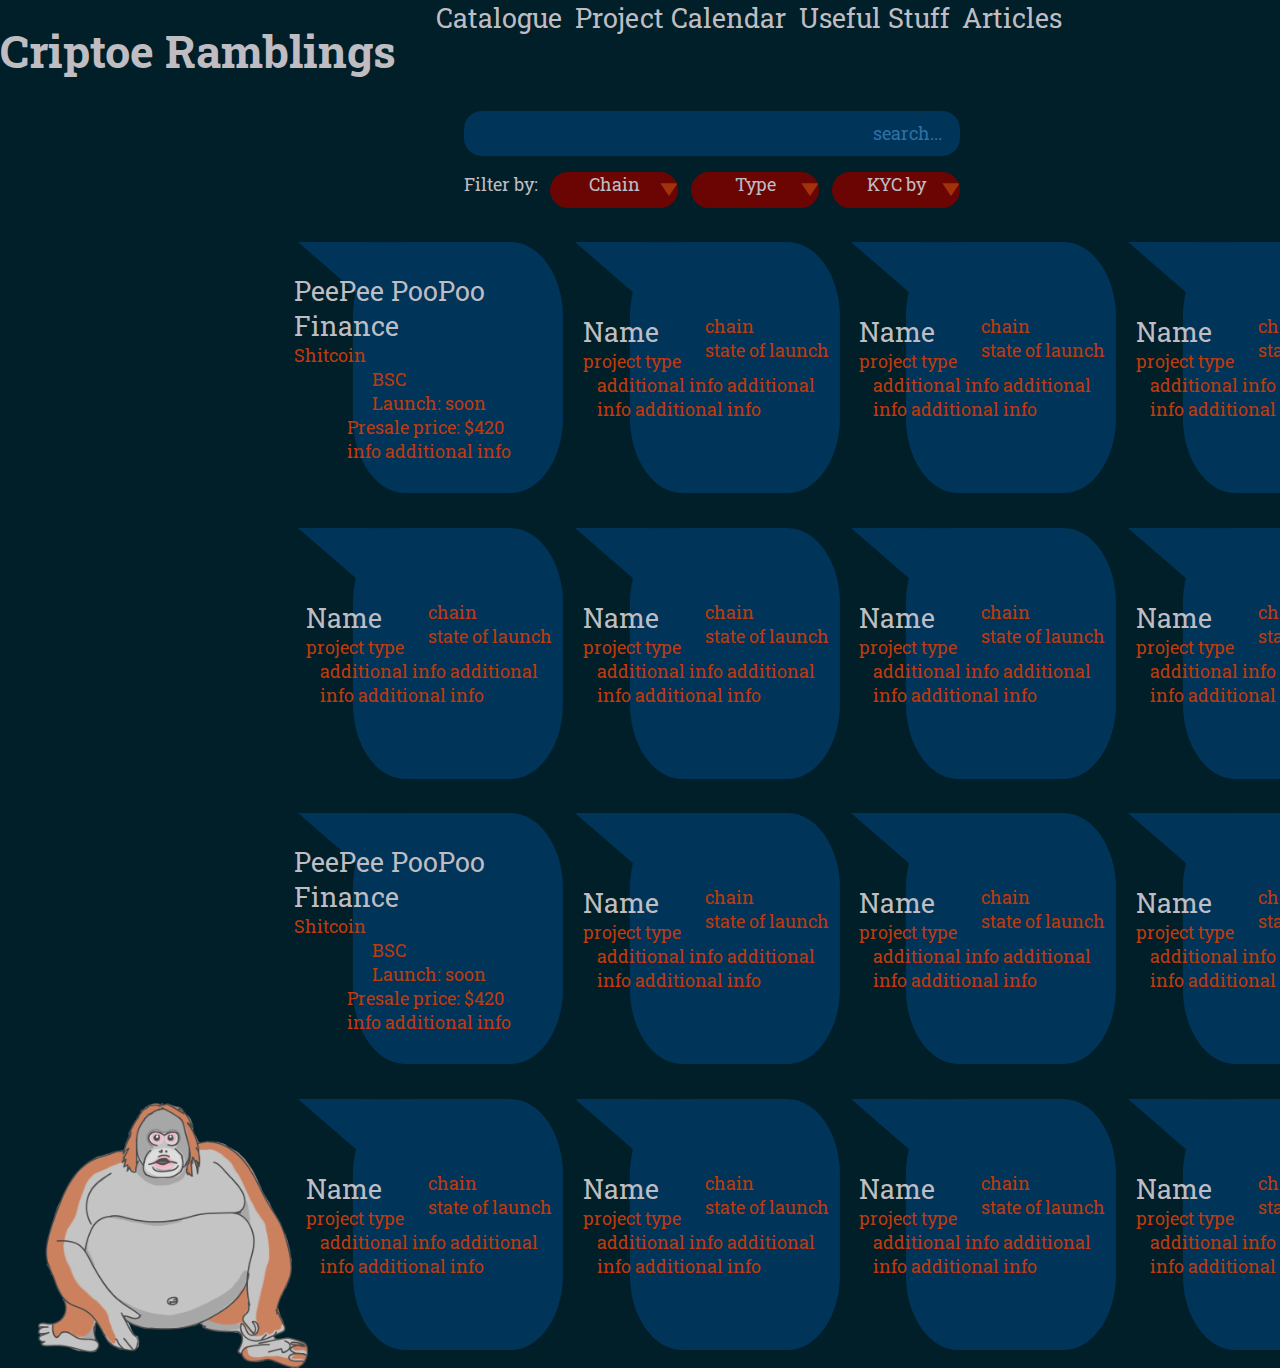
==== catalogue.html @ fb79546d "some changes" ====
<!DOCTYPE html>
<html lang="en">
    <head>
        <meta charset="UTF-8">
        <title>Criptoe Ramblings</title>
        <link rel="stylesheet" href="style.css">
        <link rel="stylesheet" href="https://fonts.googleapis.com/css2?family=Roboto+Slab">
        <link rel="icon" href="static/monke.png">
    </head>
    <body>
        <header class="header">
            <h1 class="CR-h1"><a href="index.html">Criptoe Ramblings</a></h1>
            <ul class="navbar">
                <li><a href="catalogue.html">Catalogue</a></li>
                <li><a href="project-calendar.html">Project Calendar</a></li>
                <li><a href="construsction.html">Useful Stuff</a></li>
                <li><a href="construsction.html">Articles</a></li>
            </ul>
        </header>
        <main class="main">
            <div class="search-and-filters">
                <input autocomplete="off" class="search" type="search" placeholder="search...">
                <ul class="filters">
                    <li class="filter-by">Filter by:</li>
                    <li class="fil chain-filter">Chain
                        <div class="dropdown-menu --visually-hidden">
                            <ul>
                                <li>ETH</li>
                                <li>AVAX</li>
                                <li>BSC</li>
                                <li>FTM</li>
                                <li>POLYGON</li>
                                <li>Other...</li>
                            </ul>
                        </div>
                    </li>
                    <li class="fil type">Type
                        <div class="dropdown-menu --visually-hidden">
                            <ul>
                                <li>Tombfork</li>
                                <li>NFT</li>
                                <li>Shitcoin</li>
                                <li>Node</li>
                            </ul>
                        </div>
                    </li>
                    <li class="fil kyc">KYC by
                        <div class="dropdown-menu --visually-hidden">
                            <ul>
                                <li>Ape O'Cock</li>
                                <li>um what other kyc companies are there</li>
                            </ul>
                        </div>
                    </li>
                </ul>
            </div>
            <div class="main-content">
                <div class="proj-card">
                    <div>
                        <p class="proj-name">PeePee PooPoo Finance</p>
                        <p class="proj-type">Shitcoin</p>
                    </div>
                    <div>
                        <p class="chain">BSC</p>
                        <p class="launch">Launch: soon</p>
                    </div>
                    <div>
                        <p class="notes">Presale price: $420<br>
                            info additional info</p>
                    </div>
                </div>
                <div class="proj-card">
                    <div>
                        <p class="proj-name">Name</p>
                        <p class="proj-type">project type</p>
                    </div>
                    <div>
                        <p class="chain">chain</p>
                        <p class="launch">state of launch</p>
                    </div>
                    <div>
                        <p class="notes">additional info additional<br>
                            info additional info</p>
                    </div>
                </div>
                <div class="proj-card">
                    <div>
                        <p class="proj-name">Name</p>
                        <p class="proj-type">project type</p>
                    </div>
                    <div>
                        <p class="chain">chain</p>
                        <p class="launch">state of launch</p>
                    </div>
                    <div>
                        <p class="notes">additional info additional<br>
                            info additional info</p>
                    </div>
                </div>
                <div class="proj-card">
                    <div>
                        <p class="proj-name">Name</p>
                        <p class="proj-type">project type</p>
                    </div>
                    <div>
                        <p class="chain">chain</p>
                        <p class="launch">state of launch</p>
                    </div>
                    <div>
                        <p class="notes">additional info additional<br>
                            info additional info</p>
                    </div>
                </div>
                <div class="proj-card">
                    <div>
                        <p class="proj-name">Name</p>
                        <p class="proj-type">project type</p>
                    </div>
                    <div>
                        <p class="chain">chain</p>
                        <p class="launch">state of launch</p>
                    </div>
                    <div>
                        <p class="notes">additional info additional<br>
                            info additional info</p>
                    </div>
                </div>
                <div class="proj-card">
                    <div>
                        <p class="proj-name">Name</p>
                        <p class="proj-type">project type</p>
                    </div>
                    <div>
                        <p class="chain">chain</p>
                        <p class="launch">state of launch</p>
                    </div>
                    <div>
                        <p class="notes">additional info additional<br>
                            info additional info</p>
                    </div>
                </div>
                <div class="proj-card">
                    <div>
                        <p class="proj-name">Name</p>
                        <p class="proj-type">project type</p>
                    </div>
                    <div>
                        <p class="chain">chain</p>
                        <p class="launch">state of launch</p>
                    </div>
                    <div>
                        <p class="notes">additional info additional<br>
                            info additional info</p>
                    </div>
                </div>
                <div class="proj-card">
                    <div>
                        <p class="proj-name">Name</p>
                        <p class="proj-type">project type</p>
                    </div>
                    <div>
                        <p class="chain">chain</p>
                        <p class="launch">state of launch</p>
                    </div>
                    <div>
                        <p class="notes">additional info additional<br>
                            info additional info</p>
                    </div>
                </div>
                <div class="proj-card">
                    <div>
                        <p class="proj-name">PeePee PooPoo Finance</p>
                        <p class="proj-type">Shitcoin</p>
                    </div>
                    <div>
                        <p class="chain">BSC</p>
                        <p class="launch">Launch: soon</p>
                    </div>
                    <div>
                        <p class="notes">Presale price: $420<br>
                            info additional info</p>
                    </div>
                </div>
                <div class="proj-card">
                    <div>
                        <p class="proj-name">Name</p>
                        <p class="proj-type">project type</p>
                    </div>
                    <div>
                        <p class="chain">chain</p>
                        <p class="launch">state of launch</p>
                    </div>
                    <div>
                        <p class="notes">additional info additional<br>
                            info additional info</p>
                    </div>
                </div>
                <div class="proj-card">
                    <div>
                        <p class="proj-name">Name</p>
                        <p class="proj-type">project type</p>
                    </div>
                    <div>
                        <p class="chain">chain</p>
                        <p class="launch">state of launch</p>
                    </div>
                    <div>
                        <p class="notes">additional info additional<br>
                            info additional info</p>
                    </div>
                </div>
                <div class="proj-card">
                    <div>
                        <p class="proj-name">Name</p>
                        <p class="proj-type">project type</p>
                    </div>
                    <div>
                        <p class="chain">chain</p>
                        <p class="launch">state of launch</p>
                    </div>
                    <div>
                        <p class="notes">additional info additional<br>
                            info additional info</p>
                    </div>
                </div>
                <div class="proj-card">
                    <div>
                        <p class="proj-name">Name</p>
                        <p class="proj-type">project type</p>
                    </div>
                    <div>
                        <p class="chain">chain</p>
                        <p class="launch">state of launch</p>
                    </div>
                    <div>
                        <p class="notes">additional info additional<br>
                            info additional info</p>
                    </div>
                </div>
                <div class="proj-card">
                    <div>
                        <p class="proj-name">Name</p>
                        <p class="proj-type">project type</p>
                    </div>
                    <div>
                        <p class="chain">chain</p>
                        <p class="launch">state of launch</p>
                    </div>
                    <div>
                        <p class="notes">additional info additional<br>
                            info additional info</p>
                    </div>
                </div>
                <div class="proj-card">
                    <div>
                        <p class="proj-name">Name</p>
                        <p class="proj-type">project type</p>
                    </div>
                    <div>
                        <p class="chain">chain</p>
                        <p class="launch">state of launch</p>
                    </div>
                    <div>
                        <p class="notes">additional info additional<br>
                            info additional info</p>
                    </div>
                </div>
                <div class="proj-card">
                    <div>
                        <p class="proj-name">Name</p>
                        <p class="proj-type">project type</p>
                    </div>
                    <div>
                        <p class="chain">chain</p>
                        <p class="launch">state of launch</p>
                    </div>
                    <div>
                        <p class="notes">additional info additional<br>
                            info additional info</p>
                    </div>
                </div>
            </div>
        </main>
        <footer class="footer">

        </footer>
        <script src="script.js"></script>
    </body>
</html>
---- style.css ----
/* GENERAL PAGE RULES */
body {
    margin: 0;
    height: 100%;
    background-color: #001F29;
}
.--visually-hidden {
    display: none;
}
.header {
    display: flex;
}
.CR-h1 a {
    color: #BFBDC1;
    font-family: 'Roboto Slab', serif;
    font-size: 5vh;
    display: inline;
    text-decoration: none;
}
.navbar {
    display: flex;
    list-style: none;
    color: #BFBDC1;
    font-family: 'Roboto Slab', serif;
    gap: 1vw;
    margin: 0;
}
.navbar li a {
    text-decoration: none;
    height: inherit;
    color: #BFBDC1;
    font-size: 3vh;
}
.navbar li a:hover {
    background-color: #0b2e46;
}
.navbar li a:focus, .active {
    color: #A3320B;
    border-bottom: 0.5vh #BFBDC1 solid;
}
.main {
    display: flex;
    flex-direction: column;
    background-color: #001F29;
    align-items: center;
    background-image: url('static/monke.png');
    background-repeat: no-repeat;
    background-size: 30vh;
    background-position-x: 3vw;
    background-position-y: bottom;
}
.search-and-filters {
    display: flex;
    flex-direction: column;
    flex-wrap: wrap;
    align-content: end;
    width: 50vw;
    min-height: 10vh;
    margin: 1vh 0;
}
.search {
    height: 5vh;
    background-color: #003459;
    border-radius: 2vh;
    border-style: none;
    padding-left: 1vw;
    color: #BFBDC1;
    font-size: 2vh;
    font-family: 'Roboto Slab';
}
.search::placeholder {
    color: #2c72a5;
    font-family: 'Roboto Slab';
    text-align: right;
}
.filter-by {
    color: #BFBDC1;
    font-family: 'Roboto Slab', serif;
    background-color: transparent;
    font-size: 2vh;
}
.filters {
    list-style: none;
    display: flex;
    gap: 1vw;
    padding-left: 0;
}
.fil {
    width: 10vw;
    height: 4vh;
    background-color: #6B0504;
    background-image: url(static/downtriang.svg);
    background-position: right;
    background-position-x: right;
    background-size: 2vh;
    background-repeat: no-repeat;
    color: #BFBDC1;
    font-family: 'Roboto Slab', serif;
    font-size: 2vh;
    border-radius: 30px;
    text-align: center;
    cursor: pointer;
}
.fil:focus {
    background-color: #A3320B;
}
.dropdown-menu {
    position: relative;
    margin-top: 3px;
    background-color: rgb(107, 5, 4);
}
.dropdown-menu ul {
    list-style: none;
    padding: 0;
}
.dropdown-menu ul li {
    width: 130px;
    font-size: 12px;
    padding-top: 5px;
    font-family: 'Roboto Slab', serif;
}
.dropdown-menu ul li:hover {
    text-decoration: underline;
    background-color: #600907;
}
.main-content {
    display: grid;
    grid-template-columns: 1fr 1fr 1fr 1fr;
    grid-template-rows: repeat(1fr);
    grid-auto-flow: row;
    gap: 0.5vw;
    width: 50vw;
    margin-left: -4vw
}
.proj-card {
    display: flex;
    flex-wrap: wrap;
    background-image: url("static/bubble.svg");
    background-repeat: no-repeat;
    background-position: center;
    background-size: contain;
    height: 30vh;
    width: 30vh;
    align-content: center;
    justify-content: space-around;
    margin-bottom: 1vh;
}
.proj-name {
    color: #BFBDC1;
    font-family: 'Roboto Slab', serif;
    font-size: 3vh;
    margin: 0;
}
.proj-type, .launch, .chain {
    font-family: 'Roboto Slab', serif;
    color: #BF3A0D;
    font-size: 2vh;
    margin: 0;
}
.notes {
    font-family: 'Roboto Slab', serif;
    color: #BF3A0D;
    font-size: 2vh;
    margin: 0;
}

/* CALENDAR PAGE RULES */

.calendar-top {
    display: flex;
    flex-direction: column;
    height: 150px;
    justify-content: flex-end;
}
.month-swt {
    display: flex;
    width: 700px;
    justify-content: space-around;
}
.month {
    color: #BFBDC1;
    font-family: 'Roboto Slab', serif;
    font-size: 30px;
    margin: 0;
}
.next-btn, .back-btn {
    background-color: #A3320B;
    background-size: contain;
    background-repeat: no-repeat;
    background-position: center;
    border: none;
    height: 30px;
    width: 30px;
}
.next-btn {
    background-image: url(static/righttriang.svg);
    margin: auto;
    cursor: pointer;
}
.back-btn {
    background-image: url(static/lefttriang.svg);
    margin: auto;
    cursor: pointer;
}
.weekdays {
    display: grid;
    grid-template-columns: repeat(7, 1fr);
    width: 700px;
    text-align: center;
    column-gap: 3px;
}
.weekdays p {
    color: #BFBDC1;
    font-family: 'Roboto Slab', serif;
    font-size: 20px;
    margin-bottom: 0;
    background-color: #003459;
}
.calendar-wrap {
    display: grid;
    grid-template-columns: repeat(7, 1fr);
    grid-template-rows: repeat(4, 1fr);
    grid-auto-flow: row;
    background-color: #003459;
    height: 700px;
    width: 700px;
    align-self: baseline;
    margin: auto;
}

/*construction page*/

.monke-header {
    font-family: 'Roboto Slab', serif;
    color: #BFBDC1;
}
.constr-page-div {
    align-items: center;
    display: flex;
    flex-direction: column;
    height: 100vh;
    background-color: #0b2e46;
}
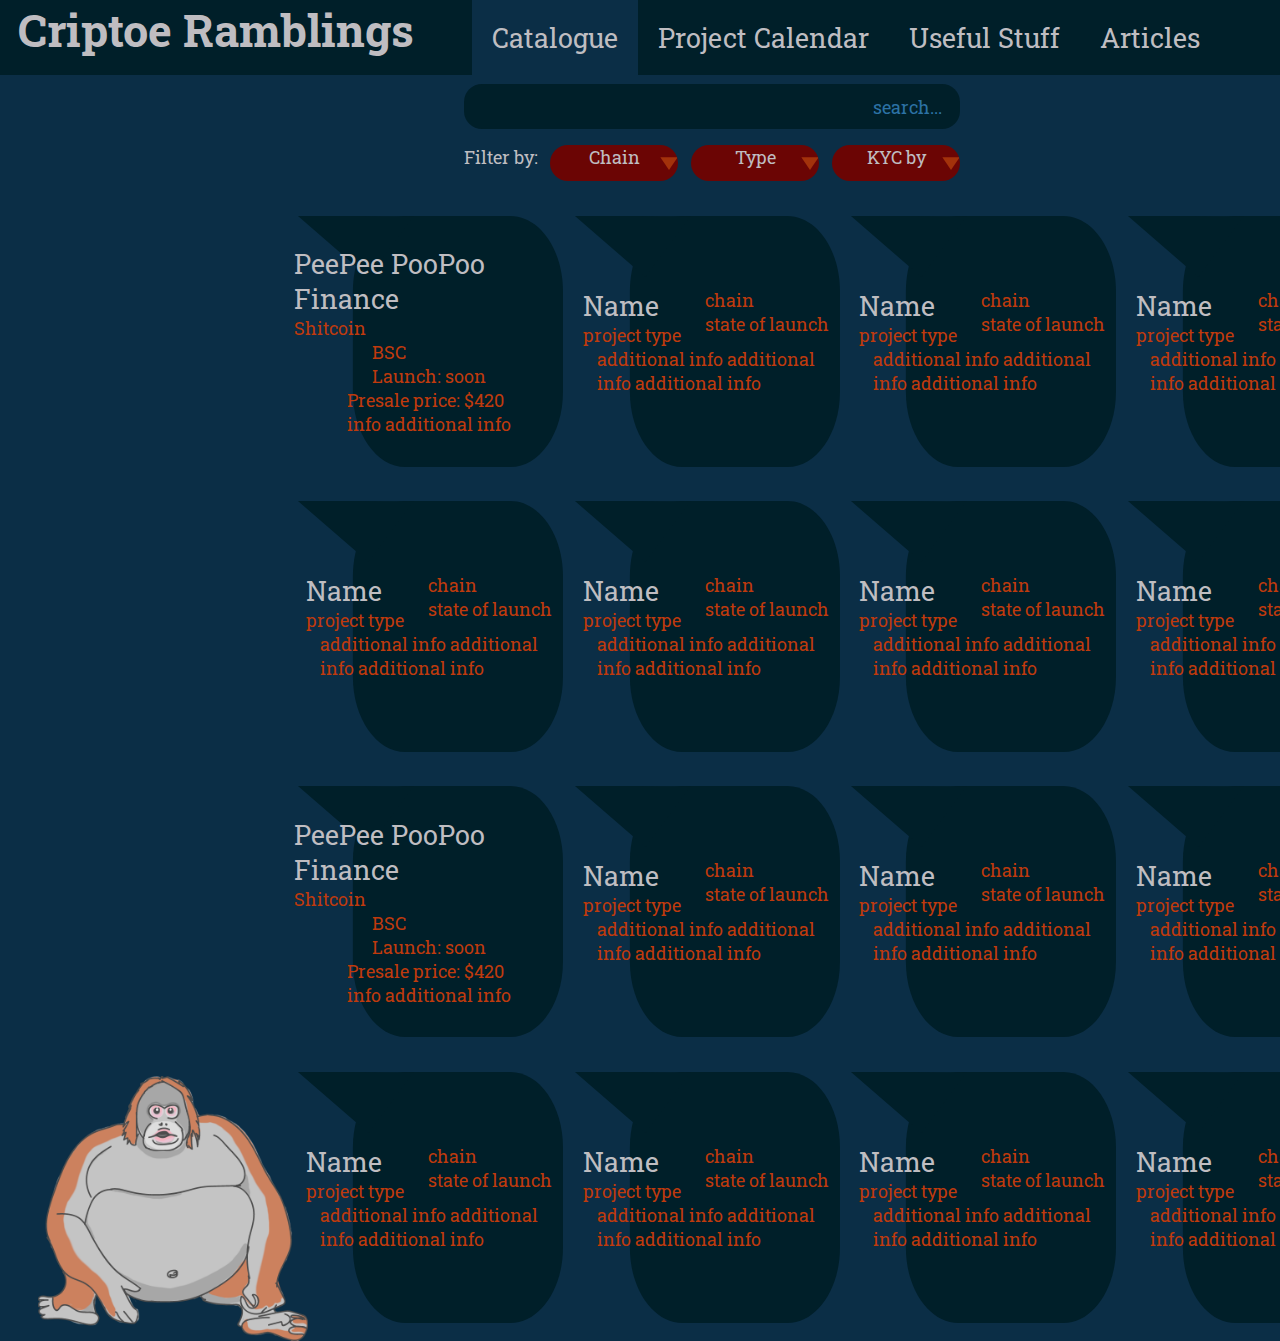
==== commit 81ac40be: "some changes" ====
--- a/catalogue.html
+++ b/catalogue.html
@@ -11,7 +11,7 @@
         <header class="header">
             <h1 class="CR-h1"><a href="index.html">Criptoe Ramblings</a></h1>
             <ul class="navbar">
-                <li><a href="catalogue.html">Catalogue</a></li>
+                <li><a class="active" href="catalogue.html">Catalogue</a></li>
                 <li><a href="project-calendar.html">Project Calendar</a></li>
                 <li><a href="construsction.html">Useful Stuff</a></li>
                 <li><a href="construsction.html">Articles</a></li>
--- a/style.css
+++ b/style.css
@@ -2,46 +2,58 @@
 body {
     margin: 0;
     height: 100%;
-    background-color: #001F29;
+    background-color: #0b2e46;
 }
 .--visually-hidden {
     display: none;
 }
 .header {
-    display: flex;
-}
-.CR-h1 a {
+    background-color: #001F29;
+    display: flex;
+}
+.CR-h1 {
+    margin: 0 2vh 1vh 2vh;
+    height: 100%;
+}
+.CR-h1 a{
     color: #BFBDC1;
     font-family: 'Roboto Slab', serif;
     font-size: 5vh;
-    display: inline;
     text-decoration: none;
 }
 .navbar {
     display: flex;
+    flex-wrap: wrap;
     list-style: none;
     color: #BFBDC1;
     font-family: 'Roboto Slab', serif;
-    gap: 1vw;
-    margin: 0;
+    margin: 0;
+    align-content: center;
+}
+.navbar li {
+    height: 100%;
+    margin: auto;
+    display: flex;
+    flex-wrap: wrap;
+    align-items: center;
 }
 .navbar li a {
     text-decoration: none;
-    height: inherit;
     color: #BFBDC1;
     font-size: 3vh;
+    padding: 20px;
+    height: 100%;
 }
 .navbar li a:hover {
-    background-color: #0b2e46;
-}
-.navbar li a:focus, .active {
     color: #A3320B;
     border-bottom: 0.5vh #BFBDC1 solid;
 }
+.navbar li a:focus, .active {
+    background-color: #0b2e46;
+}
 .main {
     display: flex;
     flex-direction: column;
-    background-color: #001F29;
     align-items: center;
     background-image: url('static/monke.png');
     background-repeat: no-repeat;
@@ -60,7 +72,7 @@
 }
 .search {
     height: 5vh;
-    background-color: #003459;
+    background-color: #001F29;
     border-radius: 2vh;
     border-style: none;
     padding-left: 1vw;
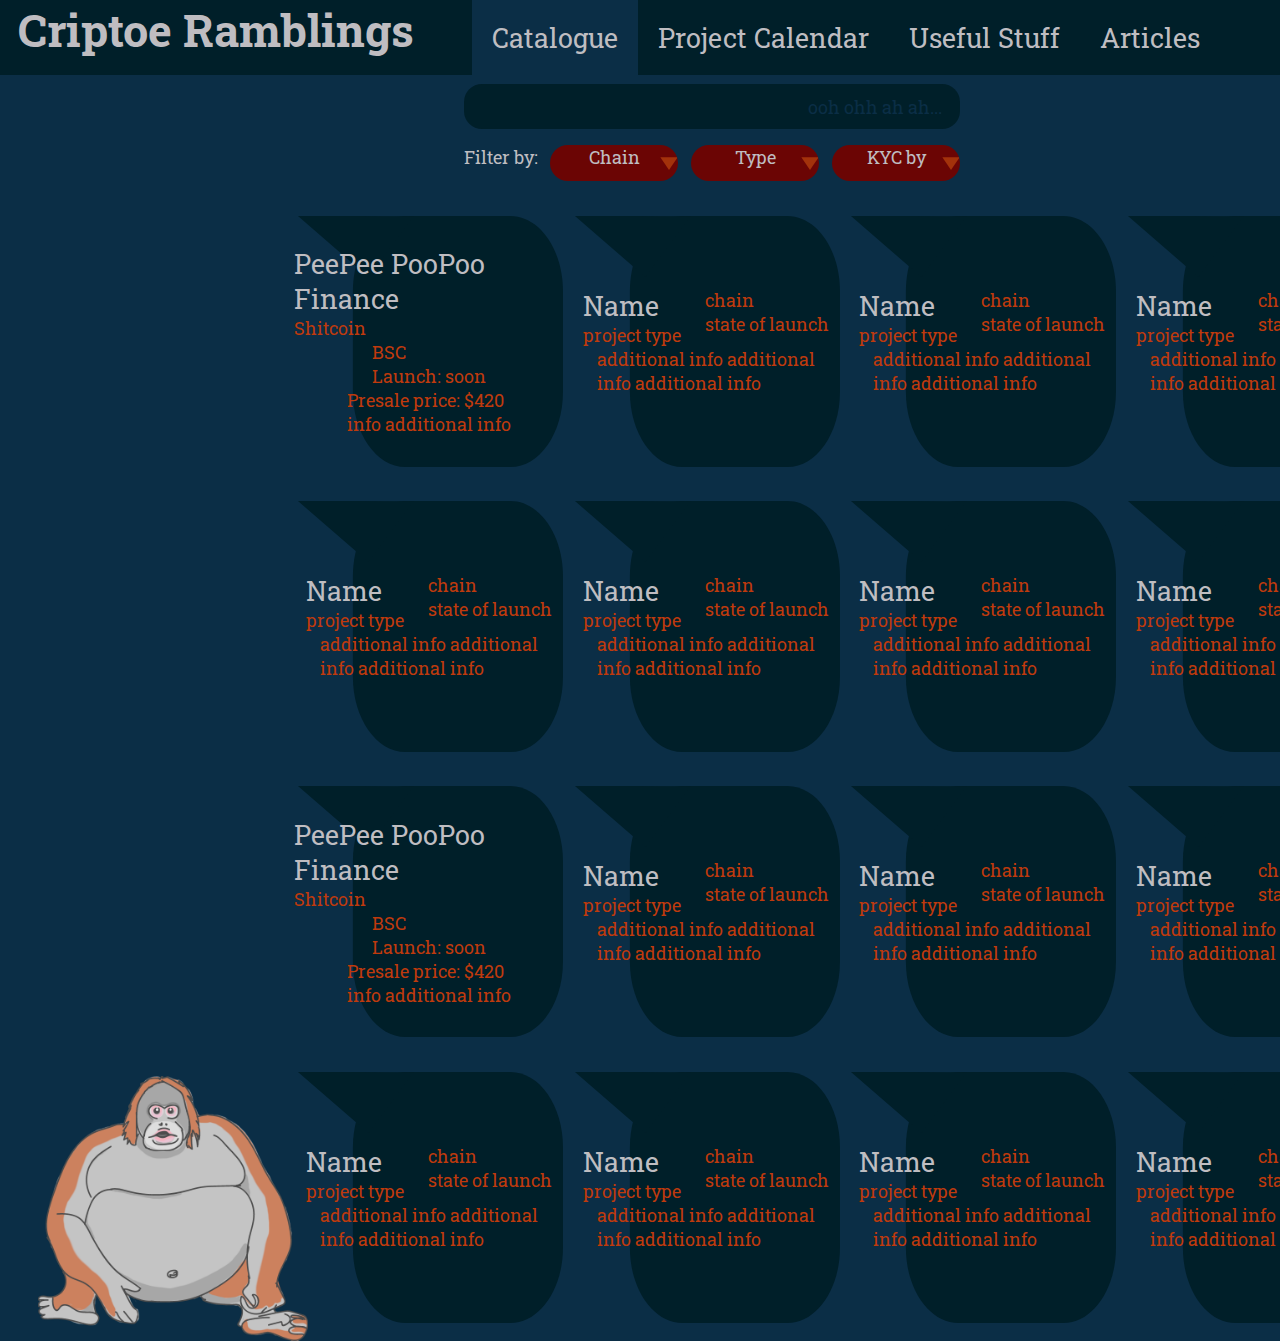
==== commit ae17259f: "some changes" ====
--- a/catalogue.html
+++ b/catalogue.html
@@ -19,7 +19,7 @@
         </header>
         <main class="main">
             <div class="search-and-filters">
-                <input autocomplete="off" class="search" type="search" placeholder="search...">
+                <input autocomplete="off" class="search" type="search" placeholder="ooh ohh ah ah...">
                 <ul class="filters">
                     <li class="filter-by">Filter by:</li>
                     <li class="fil chain-filter">Chain
--- a/style.css
+++ b/style.css
@@ -4,6 +4,12 @@
     height: 100%;
     background-color: #0b2e46;
 }
+a {
+    height: 100%;
+    width: 100%;
+    text-decoration: none;
+    color: #BFBDC1;
+}
 .--visually-hidden {
     display: none;
 }
@@ -38,11 +44,8 @@
     align-items: center;
 }
 .navbar li a {
-    text-decoration: none;
-    color: #BFBDC1;
     font-size: 3vh;
     padding: 20px;
-    height: 100%;
 }
 .navbar li a:hover {
     color: #A3320B;
@@ -50,6 +53,17 @@
 }
 .navbar li a:focus, .active {
     background-color: #0b2e46;
+}
+.big-top-banner {
+    margin-top: 3vh;
+    margin-bottom: 3vh;
+    height: 25vh;
+    width: 30vw;
+    border: #BFBDC1 solid 1px;
+}
+.big-top-banner img {
+    height: 100%;
+    width: 100%;
 }
 .main {
     display: flex;
@@ -81,7 +95,7 @@
     font-family: 'Roboto Slab';
 }
 .search::placeholder {
-    color: #2c72a5;
+    color: #0b2e46;
     font-family: 'Roboto Slab';
     text-align: right;
 }
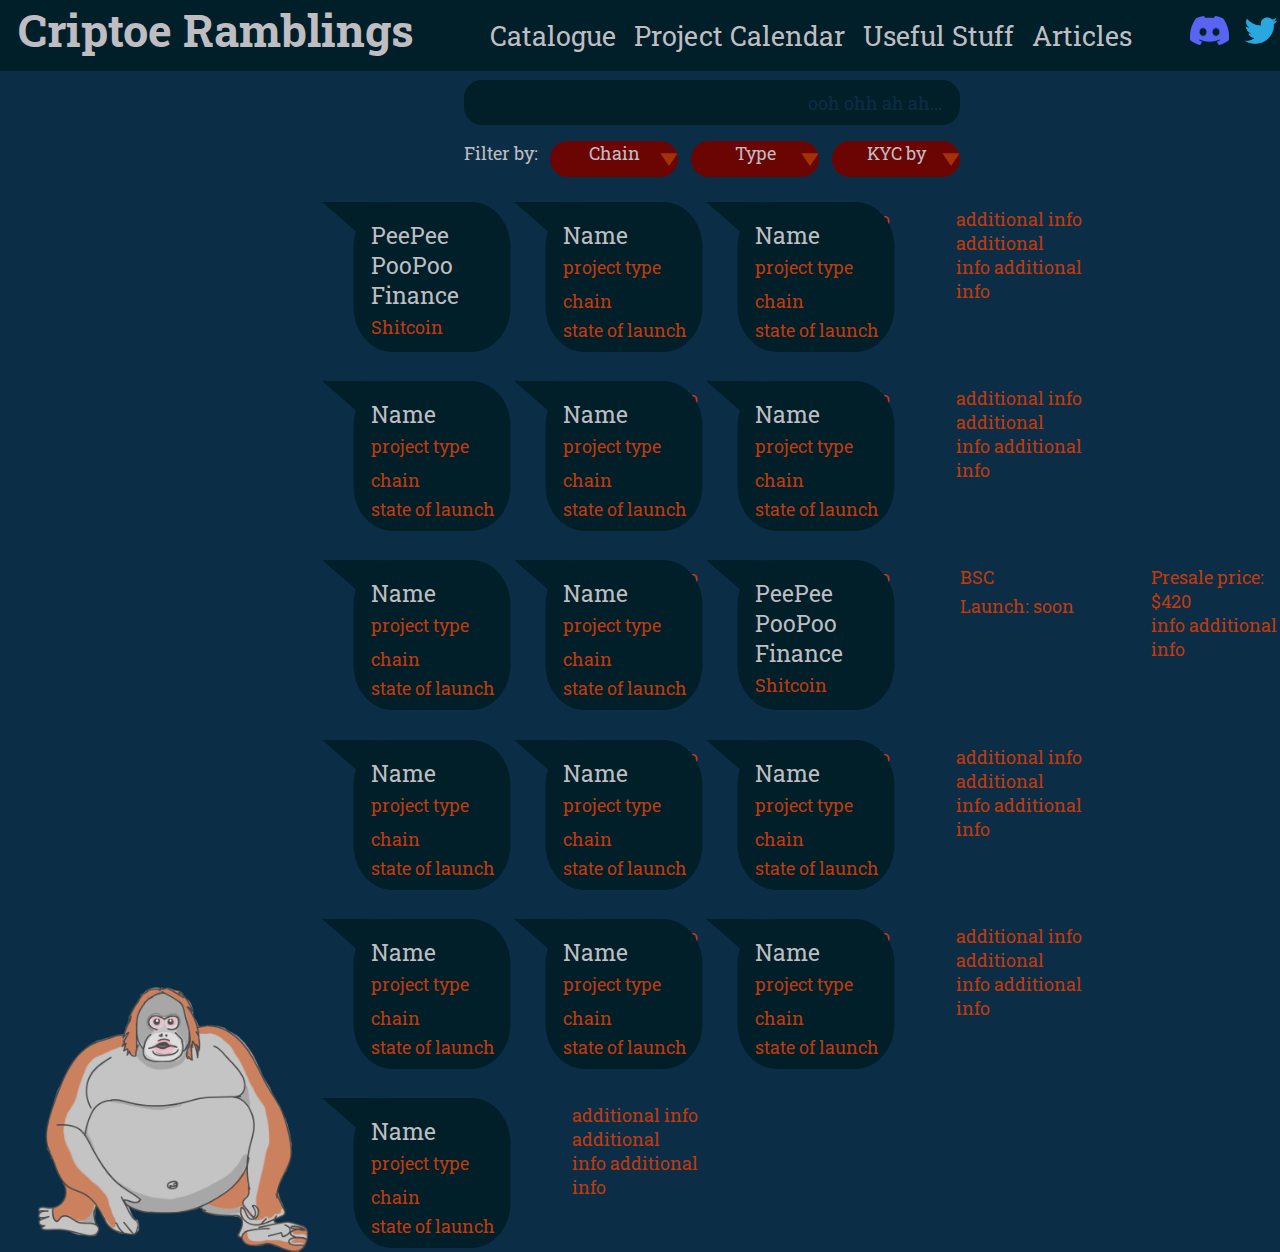
==== commit db48592e: "grid properties change" ====
--- a/catalogue.html
+++ b/catalogue.html
@@ -11,10 +11,14 @@
         <header class="header">
             <h1 class="CR-h1"><a href="index.html">Criptoe Ramblings</a></h1>
             <ul class="navbar">
-                <li><a class="active" href="catalogue.html">Catalogue</a></li>
+                <li><a href="catalogue.html">Catalogue</a></li>
                 <li><a href="project-calendar.html">Project Calendar</a></li>
                 <li><a href="construsction.html">Useful Stuff</a></li>
                 <li><a href="construsction.html">Articles</a></li>
+            </ul>
+            <ul class="links">
+                <li><a href="https://discord.gg/P9euepqmuN"><img class="discord-link" src="static/discord-logo.png" draggable="false" alt=""></a></li>
+                <li><a href="https://twitter.com/CriptoeRambles"><img class="twitter-link" src="static/twitter-logo.png" draggable="false" alt=""></a></li>
             </ul>
         </header>
         <main class="main">
--- a/style.css
+++ b/style.css
@@ -1,4 +1,5 @@
 /* GENERAL PAGE RULES */
+/*#001f29   #0b2e46*/
 body {
     margin: 0;
     height: 100%;
@@ -16,6 +17,7 @@
 .header {
     background-color: #001F29;
     display: flex;
+    justify-content: space-between;
 }
 .CR-h1 {
     margin: 0 2vh 1vh 2vh;
@@ -37,7 +39,6 @@
     align-content: center;
 }
 .navbar li {
-    height: 100%;
     margin: auto;
     display: flex;
     flex-wrap: wrap;
@@ -45,7 +46,7 @@
 }
 .navbar li a {
     font-size: 3vh;
-    padding: 20px;
+    padding: 2vh 1vh 2vh 1vh;
 }
 .navbar li a:hover {
     color: #A3320B;
@@ -54,11 +55,19 @@
 .navbar li a:focus, .active {
     background-color: #0b2e46;
 }
+.links {
+    list-style: none;
+    display: flex;
+    gap: 1vw;
+}
+.discord-link, .twitter-link {
+    width: 3vw;
+}
 .big-top-banner {
     margin-top: 3vh;
     margin-bottom: 3vh;
-    height: 25vh;
-    width: 30vw;
+    height: 30vh;
+    width: 50vw;
     border: #BFBDC1 solid 1px;
 }
 .big-top-banner img {
@@ -149,45 +158,57 @@
     text-decoration: underline;
     background-color: #600907;
 }
+.popular {
+    width: 50vw;
+    color: #BFBDC1;
+    font-family: 'Roboto Slab', serif;
+    font-size: 4vh;
+}
 .main-content {
     display: grid;
-    grid-template-columns: 1fr 1fr 1fr 1fr;
-    grid-template-rows: repeat(1fr);
-    grid-auto-flow: row;
-    gap: 0.5vw;
-    width: 50vw;
-    margin-left: -4vw
+    grid: auto-flow / repeat(3, 13vw);
+    width: 50vw;
+    gap: 2vw;
 }
 .proj-card {
     display: flex;
+    flex-direction: column;
     flex-wrap: wrap;
     background-image: url("static/bubble.svg");
     background-repeat: no-repeat;
-    background-position: center;
     background-size: contain;
-    height: 30vh;
-    width: 30vh;
-    align-content: center;
-    justify-content: space-around;
-    margin-bottom: 1vh;
+    height: 12vw;
+    width: 16vw;
+}
+.proj-card:hover {
+    cursor: pointer;
 }
 .proj-name {
     color: #BFBDC1;
     font-family: 'Roboto Slab', serif;
-    font-size: 3vh;
-    margin: 0;
+    font-size: 2.5vh;
+    margin-left: 4vw;
+    margin-top: 2vh;
+    margin-bottom: 0;
+    padding-right: 2vw;
 }
 .proj-type, .launch, .chain {
     font-family: 'Roboto Slab', serif;
     color: #BF3A0D;
     font-size: 2vh;
-    margin: 0;
+    margin-left: 4vw;
+    margin-top: 5px;
+    margin-bottom: 5px;
+    padding-right: 2vw;
 }
 .notes {
     font-family: 'Roboto Slab', serif;
     color: #BF3A0D;
     font-size: 2vh;
-    margin: 0;
+    margin-left: 4vw;
+    margin-top: 5px;
+    margin-bottom: 5px;
+    padding-right: 2vw;
 }
 
 /* CALENDAR PAGE RULES */
@@ -240,14 +261,14 @@
     font-family: 'Roboto Slab', serif;
     font-size: 20px;
     margin-bottom: 0;
-    background-color: #003459;
+    background-color: #001F29;
 }
 .calendar-wrap {
     display: grid;
     grid-template-columns: repeat(7, 1fr);
     grid-template-rows: repeat(4, 1fr);
     grid-auto-flow: row;
-    background-color: #003459;
+    background-color: #001F29;
     height: 700px;
     width: 700px;
     align-self: baseline;
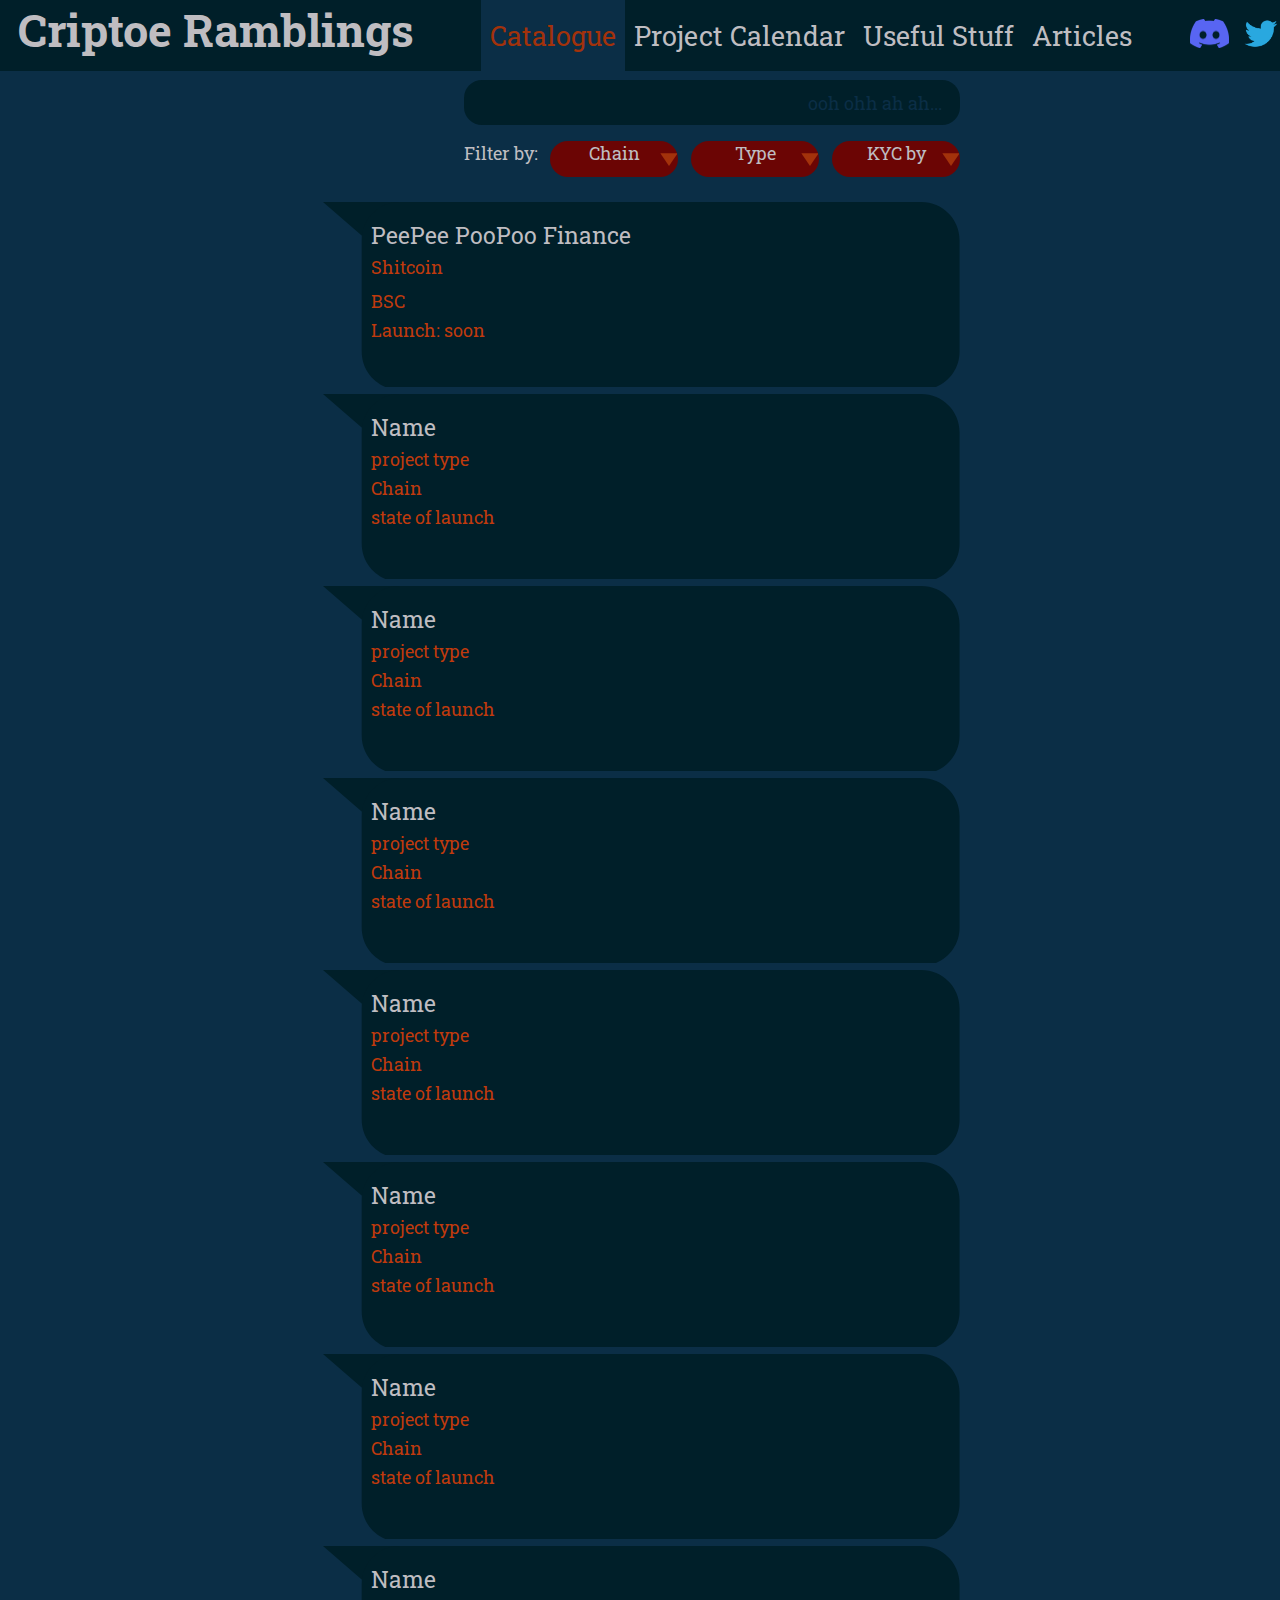
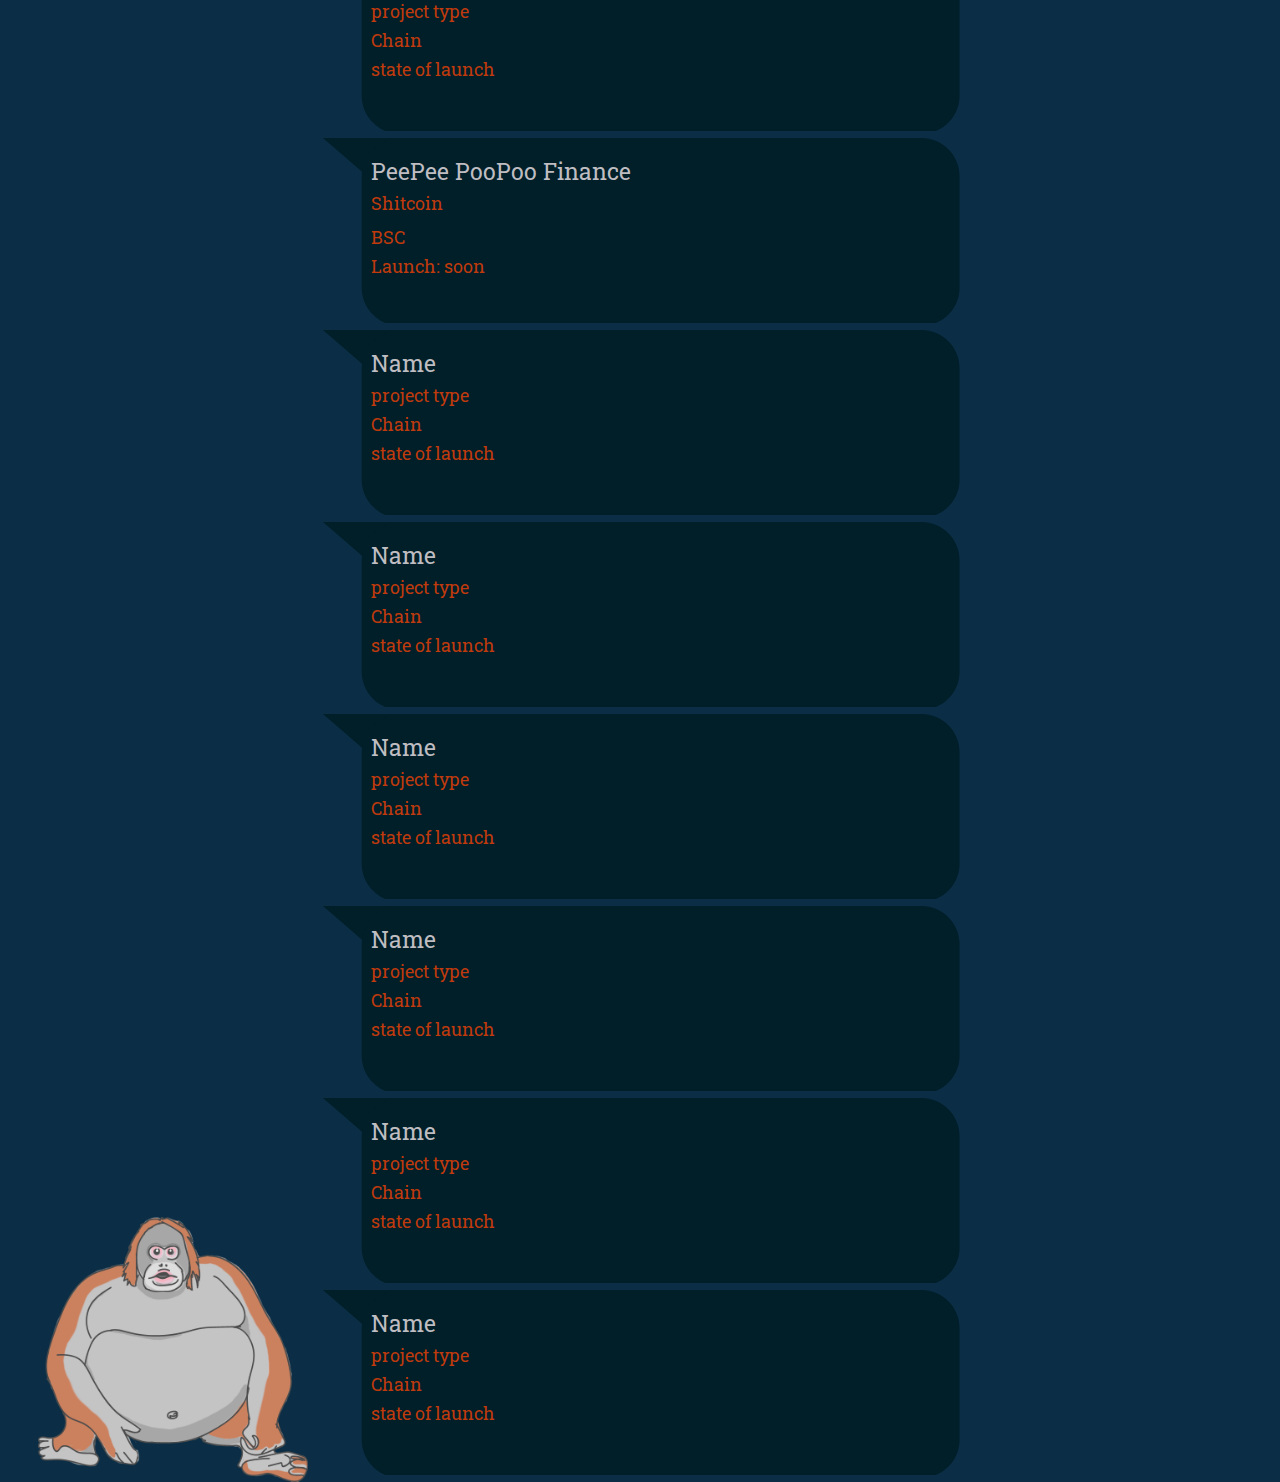
==== commit 1b739ea5: "catalogue grid change" ====
--- a/catalogue.html
+++ b/catalogue.html
@@ -11,7 +11,7 @@
         <header class="header">
             <h1 class="CR-h1"><a href="index.html">Criptoe Ramblings</a></h1>
             <ul class="navbar">
-                <li><a href="catalogue.html">Catalogue</a></li>
+                <li><a class="active" href="catalogue.html">Catalogue</a></li>
                 <li><a href="project-calendar.html">Project Calendar</a></li>
                 <li><a href="construsction.html">Useful Stuff</a></li>
                 <li><a href="construsction.html">Articles</a></li>
@@ -58,8 +58,8 @@
                     </li>
                 </ul>
             </div>
-            <div class="main-content">
-                <div class="proj-card">
+            <div class="main-catalogue-content">
+                <div class="proj-card-long">
                     <div>
                         <p class="proj-name">PeePee PooPoo Finance</p>
                         <p class="proj-type">Shitcoin</p>
@@ -68,110 +68,64 @@
                         <p class="chain">BSC</p>
                         <p class="launch">Launch: soon</p>
                     </div>
-                    <div>
-                        <p class="notes">Presale price: $420<br>
-                            info additional info</p>
+                </div>
+                <div class="proj-card-long">
+                    <p class="proj-name">Name</p>
+                    <div class="stats">
+                        <p class="proj-type">project type</p>
+                        <p class="chain">Chain</p>
+                        <p class="launch">state of launch</p>
                     </div>
                 </div>
-                <div class="proj-card">
-                    <div>
-                        <p class="proj-name">Name</p>
+                <div class="proj-card-long">
+                    <p class="proj-name">Name</p>
+                    <div class="stats">
                         <p class="proj-type">project type</p>
-                    </div>
-                    <div>
-                        <p class="chain">chain</p>
+                        <p class="chain">Chain</p>
                         <p class="launch">state of launch</p>
                     </div>
-                    <div>
-                        <p class="notes">additional info additional<br>
-                            info additional info</p>
+                </div>
+                <div class="proj-card-long">
+                    <p class="proj-name">Name</p>
+                    <div class="stats">
+                        <p class="proj-type">project type</p>
+                        <p class="chain">Chain</p>
+                        <p class="launch">state of launch</p>
                     </div>
                 </div>
-                <div class="proj-card">
-                    <div>
-                        <p class="proj-name">Name</p>
+                <div class="proj-card-long">
+                    <p class="proj-name">Name</p>
+                    <div class="stats">
                         <p class="proj-type">project type</p>
-                    </div>
-                    <div>
-                        <p class="chain">chain</p>
+                        <p class="chain">Chain</p>
                         <p class="launch">state of launch</p>
                     </div>
-                    <div>
-                        <p class="notes">additional info additional<br>
-                            info additional info</p>
+                </div>
+                <div class="proj-card-long">
+                    <p class="proj-name">Name</p>
+                    <div class="stats">
+                        <p class="proj-type">project type</p>
+                        <p class="chain">Chain</p>
+                        <p class="launch">state of launch</p>
                     </div>
                 </div>
-                <div class="proj-card">
-                    <div>
-                        <p class="proj-name">Name</p>
+                <div class="proj-card-long">
+                    <p class="proj-name">Name</p>
+                    <div class="stats">
                         <p class="proj-type">project type</p>
-                    </div>
-                    <div>
-                        <p class="chain">chain</p>
+                        <p class="chain">Chain</p>
                         <p class="launch">state of launch</p>
                     </div>
-                    <div>
-                        <p class="notes">additional info additional<br>
-                            info additional info</p>
+                </div>
+                <div class="proj-card-long">
+                    <p class="proj-name">Name</p>
+                    <div class="stats">
+                        <p class="proj-type">project type</p>
+                        <p class="chain">Chain</p>
+                        <p class="launch">state of launch</p>
                     </div>
                 </div>
-                <div class="proj-card">
-                    <div>
-                        <p class="proj-name">Name</p>
-                        <p class="proj-type">project type</p>
-                    </div>
-                    <div>
-                        <p class="chain">chain</p>
-                        <p class="launch">state of launch</p>
-                    </div>
-                    <div>
-                        <p class="notes">additional info additional<br>
-                            info additional info</p>
-                    </div>
-                </div>
-                <div class="proj-card">
-                    <div>
-                        <p class="proj-name">Name</p>
-                        <p class="proj-type">project type</p>
-                    </div>
-                    <div>
-                        <p class="chain">chain</p>
-                        <p class="launch">state of launch</p>
-                    </div>
-                    <div>
-                        <p class="notes">additional info additional<br>
-                            info additional info</p>
-                    </div>
-                </div>
-                <div class="proj-card">
-                    <div>
-                        <p class="proj-name">Name</p>
-                        <p class="proj-type">project type</p>
-                    </div>
-                    <div>
-                        <p class="chain">chain</p>
-                        <p class="launch">state of launch</p>
-                    </div>
-                    <div>
-                        <p class="notes">additional info additional<br>
-                            info additional info</p>
-                    </div>
-                </div>
-                <div class="proj-card">
-                    <div>
-                        <p class="proj-name">Name</p>
-                        <p class="proj-type">project type</p>
-                    </div>
-                    <div>
-                        <p class="chain">chain</p>
-                        <p class="launch">state of launch</p>
-                    </div>
-                    <div>
-                        <p class="notes">additional info additional<br>
-                            info additional info</p>
-                    </div>
-                </div>
-                <div class="proj-card">
+                <div class="proj-card-long">
                     <div>
                         <p class="proj-name">PeePee PooPoo Finance</p>
                         <p class="proj-type">Shitcoin</p>
@@ -180,107 +134,53 @@
                         <p class="chain">BSC</p>
                         <p class="launch">Launch: soon</p>
                     </div>
-                    <div>
-                        <p class="notes">Presale price: $420<br>
-                            info additional info</p>
+                </div>
+                <div class="proj-card-long">
+                    <p class="proj-name">Name</p>
+                    <div class="stats">
+                        <p class="proj-type">project type</p>
+                        <p class="chain">Chain</p>
+                        <p class="launch">state of launch</p>
                     </div>
                 </div>
-                <div class="proj-card">
-                    <div>
-                        <p class="proj-name">Name</p>
+                <div class="proj-card-long">
+                    <p class="proj-name">Name</p>
+                    <div class="stats">
                         <p class="proj-type">project type</p>
-                    </div>
-                    <div>
-                        <p class="chain">chain</p>
+                        <p class="chain">Chain</p>
                         <p class="launch">state of launch</p>
                     </div>
-                    <div>
-                        <p class="notes">additional info additional<br>
-                            info additional info</p>
+                </div>
+                <div class="proj-card-long">
+                    <p class="proj-name">Name</p>
+                    <div class="stats">
+                        <p class="proj-type">project type</p>
+                        <p class="chain">Chain</p>
+                        <p class="launch">state of launch</p>
                     </div>
                 </div>
-                <div class="proj-card">
-                    <div>
-                        <p class="proj-name">Name</p>
+                <div class="proj-card-long">
+                    <p class="proj-name">Name</p>
+                    <div class="stats">
                         <p class="proj-type">project type</p>
-                    </div>
-                    <div>
-                        <p class="chain">chain</p>
+                        <p class="chain">Chain</p>
                         <p class="launch">state of launch</p>
                     </div>
-                    <div>
-                        <p class="notes">additional info additional<br>
-                            info additional info</p>
+                </div>
+                <div class="proj-card-long">
+                    <p class="proj-name">Name</p>
+                    <div class="stats">
+                        <p class="proj-type">project type</p>
+                        <p class="chain">Chain</p>
+                        <p class="launch">state of launch</p>
                     </div>
                 </div>
-                <div class="proj-card">
-                    <div>
-                        <p class="proj-name">Name</p>
+                <div class="proj-card-long">
+                    <p class="proj-name">Name</p>
+                    <div class="stats">
                         <p class="proj-type">project type</p>
-                    </div>
-                    <div>
-                        <p class="chain">chain</p>
+                        <p class="chain">Chain</p>
                         <p class="launch">state of launch</p>
-                    </div>
-                    <div>
-                        <p class="notes">additional info additional<br>
-                            info additional info</p>
-                    </div>
-                </div>
-                <div class="proj-card">
-                    <div>
-                        <p class="proj-name">Name</p>
-                        <p class="proj-type">project type</p>
-                    </div>
-                    <div>
-                        <p class="chain">chain</p>
-                        <p class="launch">state of launch</p>
-                    </div>
-                    <div>
-                        <p class="notes">additional info additional<br>
-                            info additional info</p>
-                    </div>
-                </div>
-                <div class="proj-card">
-                    <div>
-                        <p class="proj-name">Name</p>
-                        <p class="proj-type">project type</p>
-                    </div>
-                    <div>
-                        <p class="chain">chain</p>
-                        <p class="launch">state of launch</p>
-                    </div>
-                    <div>
-                        <p class="notes">additional info additional<br>
-                            info additional info</p>
-                    </div>
-                </div>
-                <div class="proj-card">
-                    <div>
-                        <p class="proj-name">Name</p>
-                        <p class="proj-type">project type</p>
-                    </div>
-                    <div>
-                        <p class="chain">chain</p>
-                        <p class="launch">state of launch</p>
-                    </div>
-                    <div>
-                        <p class="notes">additional info additional<br>
-                            info additional info</p>
-                    </div>
-                </div>
-                <div class="proj-card">
-                    <div>
-                        <p class="proj-name">Name</p>
-                        <p class="proj-type">project type</p>
-                    </div>
-                    <div>
-                        <p class="chain">chain</p>
-                        <p class="launch">state of launch</p>
-                    </div>
-                    <div>
-                        <p class="notes">additional info additional<br>
-                            info additional info</p>
                     </div>
                 </div>
             </div>
--- a/style.css
+++ b/style.css
@@ -18,6 +18,8 @@
     background-color: #001F29;
     display: flex;
     justify-content: space-between;
+    position: sticky;
+    top: 0;
 }
 .CR-h1 {
     margin: 0 2vh 1vh 2vh;
@@ -48,17 +50,16 @@
     font-size: 3vh;
     padding: 2vh 1vh 2vh 1vh;
 }
-.navbar li a:hover {
+.navbar li a:hover, .navbar li a:focus, .active {
+    background-color: #0b2e46;    
     color: #A3320B;
-    border-bottom: 0.5vh #BFBDC1 solid;
-}
-.navbar li a:focus, .active {
-    background-color: #0b2e46;
 }
 .links {
     list-style: none;
     display: flex;
+    align-items: center;
     gap: 1vw;
+    margin: 0;
 }
 .discord-link, .twitter-link {
     width: 3vw;
@@ -211,6 +212,24 @@
     padding-right: 2vw;
 }
 
+/*CATALOGUE PAGE RULES*/
+
+.main-catalogue-content {
+    display: grid;
+    grid: auto-flow / 50vw;
+    width: 50vw;  
+}
+.proj-card-long {
+    display: flex;
+    flex-direction: column;
+    flex-wrap: wrap;
+    background-image: url("static/bubble-long.svg");
+    background-repeat: no-repeat;
+    background-size: contain;
+    height: 15vw;
+    width: 50vw;
+}
+
 /* CALENDAR PAGE RULES */
 
 .calendar-top {
@@ -231,13 +250,13 @@
     margin: 0;
 }
 .next-btn, .back-btn {
-    background-color: #A3320B;
+    background-color: #0b2e46;
     background-size: contain;
     background-repeat: no-repeat;
     background-position: center;
     border: none;
-    height: 30px;
-    width: 30px;
+    height: 2vw;
+    width: 2vw;
 }
 .next-btn {
     background-image: url(static/righttriang.svg);
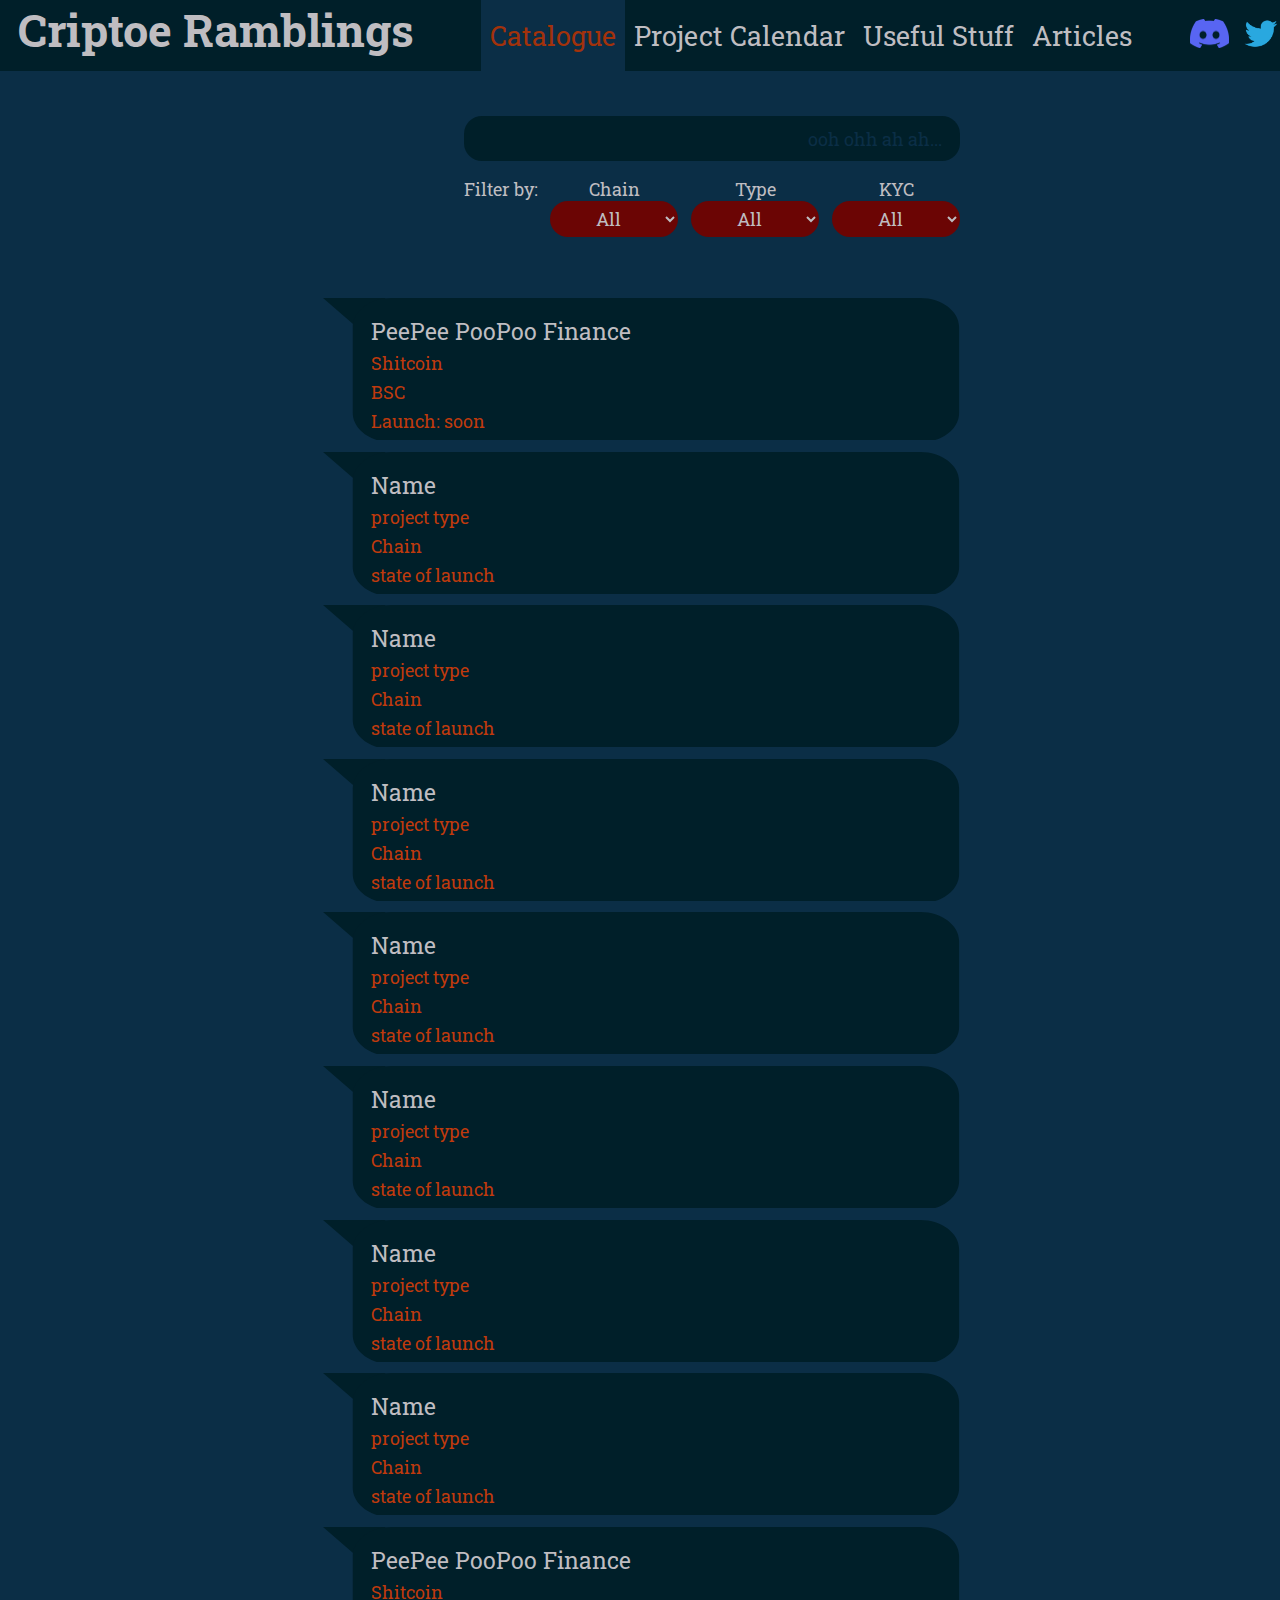
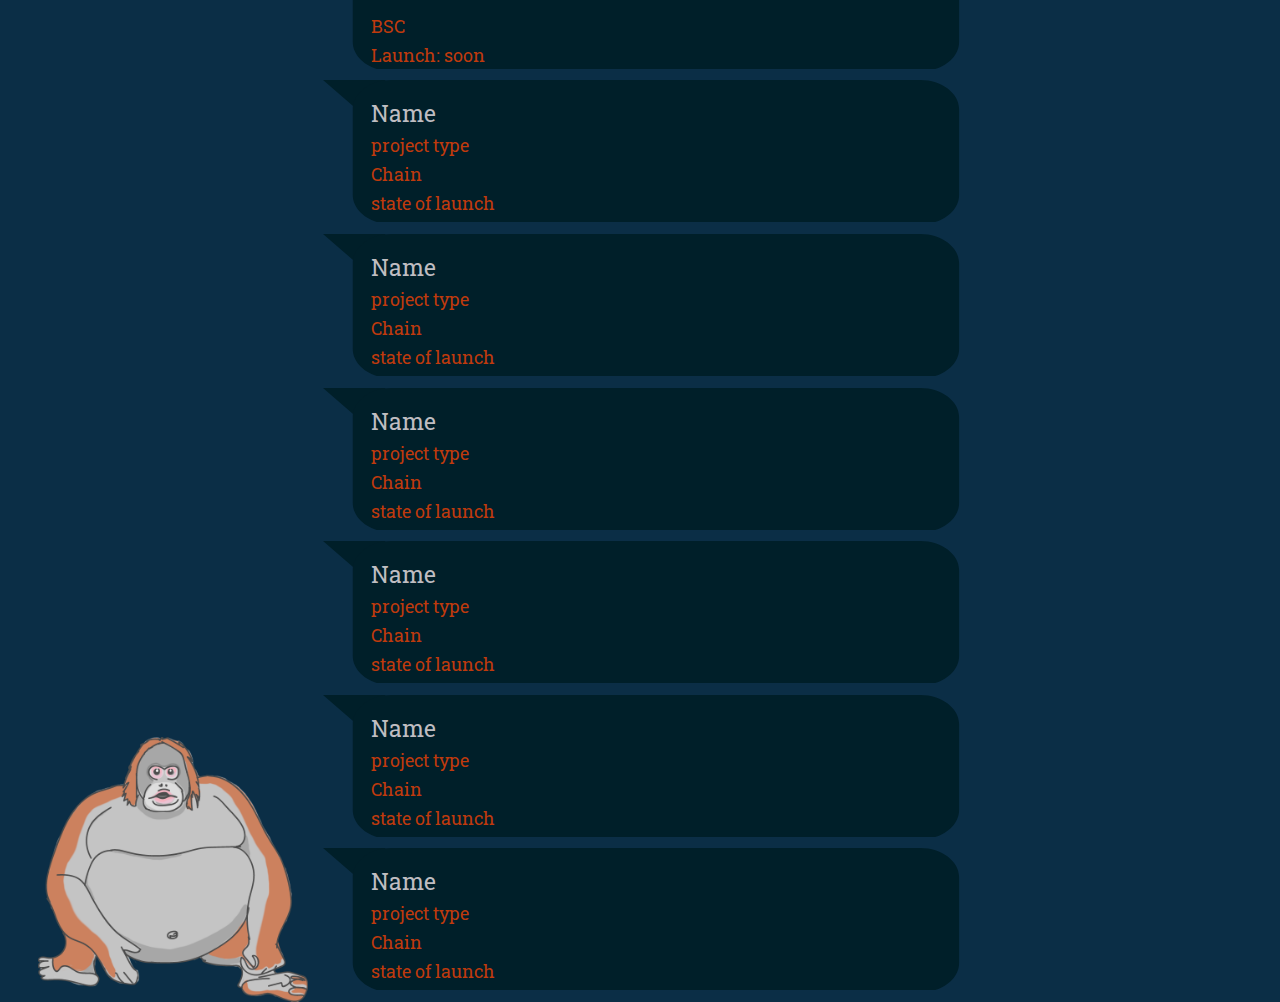
==== commit 5dbc974a: "filter dropdown menus fix" ====
--- a/catalogue.html
+++ b/catalogue.html
@@ -26,48 +26,48 @@
                 <input autocomplete="off" class="search" type="search" placeholder="ooh ohh ah ah...">
                 <ul class="filters">
                     <li class="filter-by">Filter by:</li>
-                    <li class="fil chain-filter">Chain
-                        <div class="dropdown-menu --visually-hidden">
-                            <ul>
-                                <li>ETH</li>
-                                <li>AVAX</li>
-                                <li>BSC</li>
-                                <li>FTM</li>
-                                <li>POLYGON</li>
-                                <li>Other...</li>
-                            </ul>
-                        </div>
+                    <li class="filter">
+                        <label for="chain">Chain</label>
+                        <select class="fil-select" name="chain" id="chain">
+                            <option value="all">All</option>
+                            <option value="eth">Ethereum</option>
+                            <option value="avax">Avalanche</option>
+                            <option value="bsc">BSC</option>
+                            <option value="ftm">Fantom</option>
+                            <option value="poly">Polygon</option>
+                            <option value="other">Other</option>
+                        </select>
                     </li>
-                    <li class="fil type">Type
-                        <div class="dropdown-menu --visually-hidden">
-                            <ul>
-                                <li>Tombfork</li>
-                                <li>NFT</li>
-                                <li>Shitcoin</li>
-                                <li>Node</li>
-                            </ul>
-                        </div>
+                    <li class="filter">
+                        <label for="type">Type</label>
+                        <select class="fil-select" name="type" id="type">
+                            <option value="all">All</option>
+                            <option value="tomb">Tombfork</option>
+                            <option value="node">Node</option>
+                            <option value="shit">Shitcoin</option>
+                            <option value="nft">NFT</option>
+                            <option value="other">Other</option>
+                        </select>
                     </li>
-                    <li class="fil kyc">KYC by
-                        <div class="dropdown-menu --visually-hidden">
-                            <ul>
-                                <li>Ape O'Cock</li>
-                                <li>um what other kyc companies are there</li>
-                            </ul>
-                        </div>
+                    <li class="filter">
+                        <label for="kyc">KYC</label>
+                        <select class="fil-select" name="kyc" id="kyc">
+                            <option value="all">All</option>
+                            <option value="tomb">Ape O'Clock</option>
+                            <option value="other">Other</option>
+                        </select>
                     </li>
                 </ul>
             </div>
             <div class="main-catalogue-content">
                 <div class="proj-card-long">
+                    <p class="proj-name">PeePee PooPoo Finance</p>
                     <div>
-                        <p class="proj-name">PeePee PooPoo Finance</p>
                         <p class="proj-type">Shitcoin</p>
-                    </div>
-                    <div>
                         <p class="chain">BSC</p>
                         <p class="launch">Launch: soon</p>
                     </div>
+                    <p class="proj-details"></p>
                 </div>
                 <div class="proj-card-long">
                     <p class="proj-name">Name</p>
@@ -185,9 +185,6 @@
                 </div>
             </div>
         </main>
-        <footer class="footer">
-
-        </footer>
         <script src="script.js"></script>
     </body>
 </html>--- a/style.css
+++ b/style.css
@@ -92,7 +92,7 @@
     align-content: end;
     width: 50vw;
     min-height: 10vh;
-    margin: 1vh 0;
+    padding: 5vh 0 5vh 0;
 }
 .search {
     height: 5vh;
@@ -109,11 +109,12 @@
     font-family: 'Roboto Slab';
     text-align: right;
 }
-.filter-by {
+.filter-by, .filter label {
     color: #BFBDC1;
     font-family: 'Roboto Slab', serif;
     background-color: transparent;
     font-size: 2vh;
+    text-align: center;
 }
 .filters {
     list-style: none;
@@ -121,43 +122,21 @@
     gap: 1vw;
     padding-left: 0;
 }
-.fil {
+.filter {
+    display: flex;
+    flex-direction: column;
+}
+.fil-select {
     width: 10vw;
     height: 4vh;
     background-color: #6B0504;
-    background-image: url(static/downtriang.svg);
-    background-position: right;
-    background-position-x: right;
-    background-size: 2vh;
-    background-repeat: no-repeat;
     color: #BFBDC1;
     font-family: 'Roboto Slab', serif;
     font-size: 2vh;
     border-radius: 30px;
+    border-style: none;
     text-align: center;
     cursor: pointer;
-}
-.fil:focus {
-    background-color: #A3320B;
-}
-.dropdown-menu {
-    position: relative;
-    margin-top: 3px;
-    background-color: rgb(107, 5, 4);
-}
-.dropdown-menu ul {
-    list-style: none;
-    padding: 0;
-}
-.dropdown-menu ul li {
-    width: 130px;
-    font-size: 12px;
-    padding-top: 5px;
-    font-family: 'Roboto Slab', serif;
-}
-.dropdown-menu ul li:hover {
-    text-decoration: underline;
-    background-color: #600907;
 }
 .popular {
     width: 50vw;
@@ -226,7 +205,7 @@
     background-image: url("static/bubble-long.svg");
     background-repeat: no-repeat;
     background-size: contain;
-    height: 15vw;
+    height: 12vw;
     width: 50vw;
 }
 
@@ -235,65 +214,44 @@
 .calendar-top {
     display: flex;
     flex-direction: column;
-    height: 150px;
+    height: 20vh;
     justify-content: flex-end;
 }
-.month-swt {
-    display: flex;
-    width: 700px;
-    justify-content: space-around;
-}
 .month {
     color: #BFBDC1;
     font-family: 'Roboto Slab', serif;
-    font-size: 30px;
-    margin: 0;
-}
-.next-btn, .back-btn {
-    background-color: #0b2e46;
-    background-size: contain;
-    background-repeat: no-repeat;
-    background-position: center;
-    border: none;
-    height: 2vw;
-    width: 2vw;
-}
-.next-btn {
-    background-image: url(static/righttriang.svg);
-    margin: auto;
-    cursor: pointer;
-}
-.back-btn {
-    background-image: url(static/lefttriang.svg);
-    margin: auto;
-    cursor: pointer;
+    font-size: 3vh;
+    margin: 0;
 }
 .weekdays {
     display: grid;
     grid-template-columns: repeat(7, 1fr);
-    width: 700px;
+    width: 50vw;
     text-align: center;
     column-gap: 3px;
 }
 .weekdays p {
     color: #BFBDC1;
     font-family: 'Roboto Slab', serif;
-    font-size: 20px;
+    font-size: 2vh;
     margin-bottom: 0;
     background-color: #001F29;
 }
 .calendar-wrap {
     display: grid;
     grid-template-columns: repeat(7, 1fr);
-    grid-template-rows: repeat(4, 1fr);
+    grid-template-rows: repeat(5, 1fr);
     grid-auto-flow: row;
     background-color: #001F29;
-    height: 700px;
-    width: 700px;
-    align-self: baseline;
-    margin: auto;
-}
-
+    width: 50vw;
+    height: 50vw;
+}
+.calendar-date, .date-projects {
+    color: #BFBDC1;
+    margin-left: 5px;
+    font-size: 2vh;
+    font-family: 'Roboto Slab', serif;
+}
 /*construction page*/
 
 .monke-header {
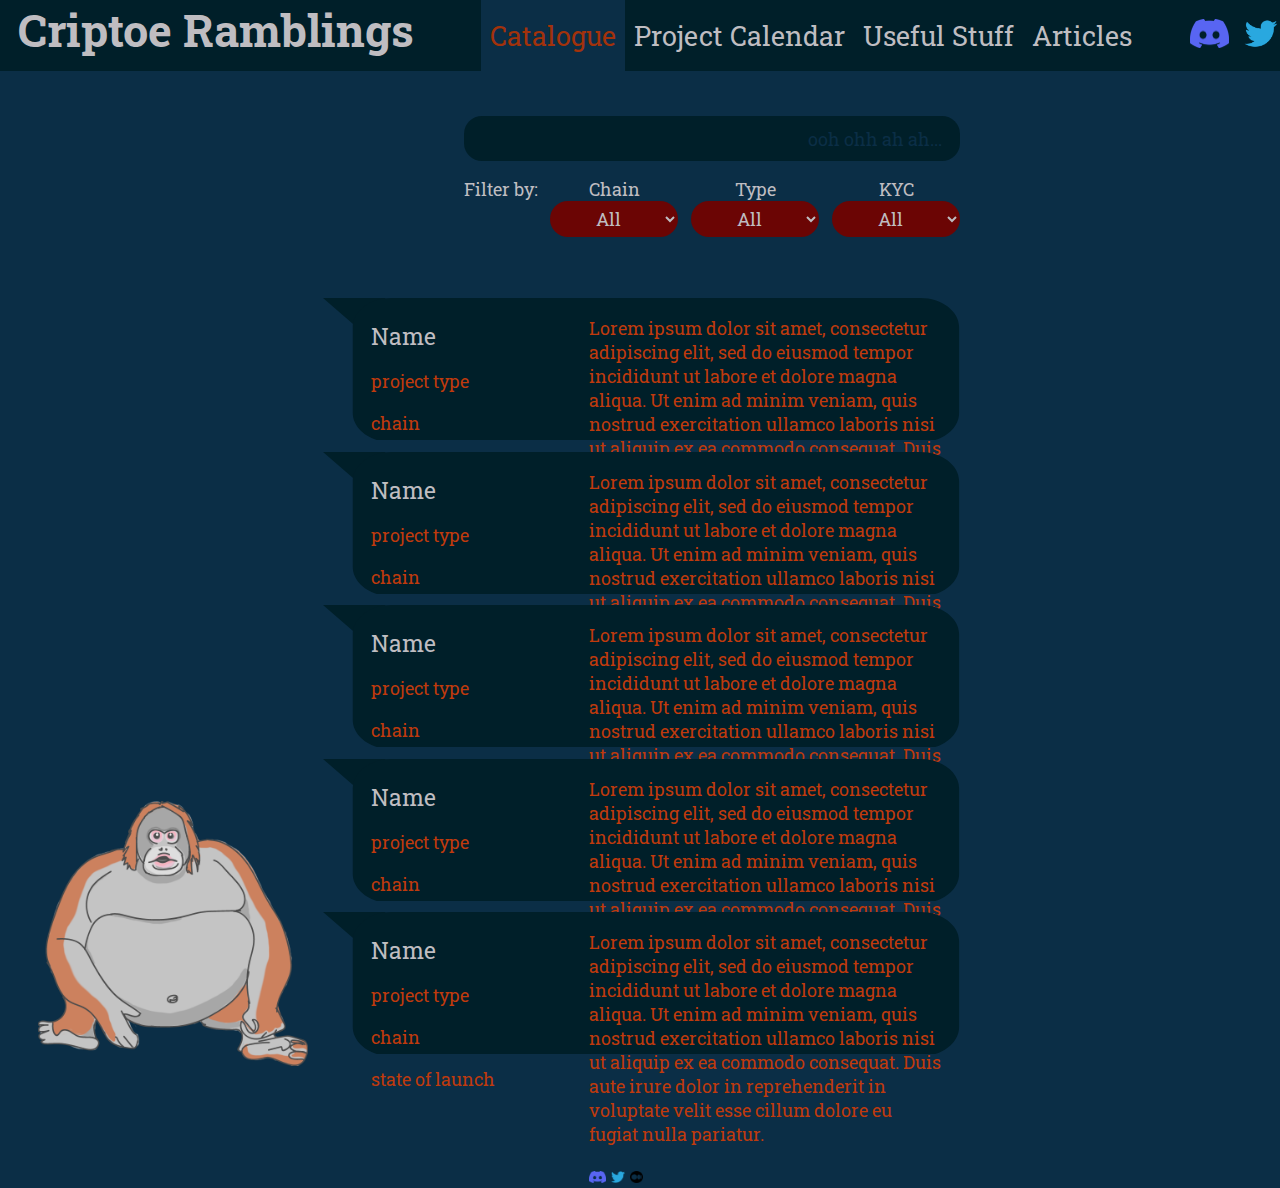
==== commit 02e0646b: "some changes" ====
--- a/catalogue.html
+++ b/catalogue.html
@@ -2,6 +2,7 @@
 <html lang="en">
     <head>
         <meta charset="UTF-8">
+        <meta name="keywords" content="crypto, cryptocurrency, DeFi, decentralized, NFT, project, ETH, Ethereum, MATIC, Polygon, AVAX, Avalanche">
         <title>Criptoe Ramblings</title>
         <link rel="stylesheet" href="style.css">
         <link rel="stylesheet" href="https://fonts.googleapis.com/css2?family=Roboto+Slab">
@@ -61,126 +62,88 @@
             </div>
             <div class="main-catalogue-content">
                 <div class="proj-card-long">
-                    <p class="proj-name">PeePee PooPoo Finance</p>
-                    <div>
-                        <p class="proj-type">Shitcoin</p>
-                        <p class="chain">BSC</p>
-                        <p class="launch">Launch: soon</p>
+                    <div class="lc-stats">
+                        <p class="lc-proj-name">Name</p>
+                        <p>project type</p>
+                        <p>chain</p>
+                        <p>state of launch</p>
                     </div>
-                    <p class="proj-details"></p>
-                </div>
-                <div class="proj-card-long">
-                    <p class="proj-name">Name</p>
-                    <div class="stats">
-                        <p class="proj-type">project type</p>
-                        <p class="chain">Chain</p>
-                        <p class="launch">state of launch</p>
+                    <div class="proj-details">
+                        <p>Lorem ipsum dolor sit amet, consectetur adipiscing elit, sed do eiusmod tempor incididunt ut labore et dolore magna aliqua. 
+                            Ut enim ad minim veniam, quis nostrud exercitation ullamco laboris nisi ut aliquip ex ea commodo consequat. 
+                            Duis aute irure dolor in reprehenderit in voluptate velit esse cillum dolore eu fugiat nulla pariatur. 
+                        </p>
+                        <a class="dis-link" href=""><img src="static/discord-logo.png" alt=""></a>
+                        <a class="tw-link" href=""><img src="static/twitter-logo.png" alt=""></a>
+                        <a class="med-link" href=""><img src="static/medium-logo.png" alt=""></a>
                     </div>
                 </div>
                 <div class="proj-card-long">
-                    <p class="proj-name">Name</p>
-                    <div class="stats">
-                        <p class="proj-type">project type</p>
-                        <p class="chain">Chain</p>
-                        <p class="launch">state of launch</p>
+                    <div class="lc-stats">
+                        <p class="lc-proj-name">Name</p>
+                        <p>project type</p>
+                        <p>chain</p>
+                        <p>state of launch</p>
+                    </div>
+                    <div class="proj-details">
+                        <p>Lorem ipsum dolor sit amet, consectetur adipiscing elit, sed do eiusmod tempor incididunt ut labore et dolore magna aliqua. 
+                            Ut enim ad minim veniam, quis nostrud exercitation ullamco laboris nisi ut aliquip ex ea commodo consequat. 
+                            Duis aute irure dolor in reprehenderit in voluptate velit esse cillum dolore eu fugiat nulla pariatur. 
+                        </p>
+                        <a class="dis-link" href=""><img src="static/discord-logo.png" alt=""></a>
+                        <a class="tw-link" href=""><img src="static/twitter-logo.png" alt=""></a>
+                        <a class="med-link" href=""><img src="static/medium-logo.png" alt=""></a>
                     </div>
                 </div>
                 <div class="proj-card-long">
-                    <p class="proj-name">Name</p>
-                    <div class="stats">
-                        <p class="proj-type">project type</p>
-                        <p class="chain">Chain</p>
-                        <p class="launch">state of launch</p>
+                    <div class="lc-stats">
+                        <p class="lc-proj-name">Name</p>
+                        <p>project type</p>
+                        <p>chain</p>
+                        <p>state of launch</p>
+                    </div>
+                    <div class="proj-details">
+                        <p>Lorem ipsum dolor sit amet, consectetur adipiscing elit, sed do eiusmod tempor incididunt ut labore et dolore magna aliqua. 
+                            Ut enim ad minim veniam, quis nostrud exercitation ullamco laboris nisi ut aliquip ex ea commodo consequat. 
+                            Duis aute irure dolor in reprehenderit in voluptate velit esse cillum dolore eu fugiat nulla pariatur. 
+                        </p>
+                        <a class="dis-link" href=""><img src="static/discord-logo.png" alt=""></a>
+                        <a class="tw-link" href=""><img src="static/twitter-logo.png" alt=""></a>
+                        <a class="med-link" href=""><img src="static/medium-logo.png" alt=""></a>
                     </div>
                 </div>
                 <div class="proj-card-long">
-                    <p class="proj-name">Name</p>
-                    <div class="stats">
-                        <p class="proj-type">project type</p>
-                        <p class="chain">Chain</p>
-                        <p class="launch">state of launch</p>
+                    <div class="lc-stats">
+                        <p class="lc-proj-name">Name</p>
+                        <p>project type</p>
+                        <p>chain</p>
+                        <p>state of launch</p>
+                    </div>
+                    <div class="proj-details">
+                        <p>Lorem ipsum dolor sit amet, consectetur adipiscing elit, sed do eiusmod tempor incididunt ut labore et dolore magna aliqua. 
+                            Ut enim ad minim veniam, quis nostrud exercitation ullamco laboris nisi ut aliquip ex ea commodo consequat. 
+                            Duis aute irure dolor in reprehenderit in voluptate velit esse cillum dolore eu fugiat nulla pariatur. 
+                        </p>
+                        <a class="dis-link" href=""><img src="static/discord-logo.png" alt=""></a>
+                        <a class="tw-link" href=""><img src="static/twitter-logo.png" alt=""></a>
+                        <a class="med-link" href=""><img src="static/medium-logo.png" alt=""></a>
                     </div>
                 </div>
                 <div class="proj-card-long">
-                    <p class="proj-name">Name</p>
-                    <div class="stats">
-                        <p class="proj-type">project type</p>
-                        <p class="chain">Chain</p>
-                        <p class="launch">state of launch</p>
+                    <div class="lc-stats">
+                        <p class="lc-proj-name">Name</p>
+                        <p>project type</p>
+                        <p>chain</p>
+                        <p>state of launch</p>
                     </div>
-                </div>
-                <div class="proj-card-long">
-                    <p class="proj-name">Name</p>
-                    <div class="stats">
-                        <p class="proj-type">project type</p>
-                        <p class="chain">Chain</p>
-                        <p class="launch">state of launch</p>
-                    </div>
-                </div>
-                <div class="proj-card-long">
-                    <p class="proj-name">Name</p>
-                    <div class="stats">
-                        <p class="proj-type">project type</p>
-                        <p class="chain">Chain</p>
-                        <p class="launch">state of launch</p>
-                    </div>
-                </div>
-                <div class="proj-card-long">
-                    <div>
-                        <p class="proj-name">PeePee PooPoo Finance</p>
-                        <p class="proj-type">Shitcoin</p>
-                    </div>
-                    <div>
-                        <p class="chain">BSC</p>
-                        <p class="launch">Launch: soon</p>
-                    </div>
-                </div>
-                <div class="proj-card-long">
-                    <p class="proj-name">Name</p>
-                    <div class="stats">
-                        <p class="proj-type">project type</p>
-                        <p class="chain">Chain</p>
-                        <p class="launch">state of launch</p>
-                    </div>
-                </div>
-                <div class="proj-card-long">
-                    <p class="proj-name">Name</p>
-                    <div class="stats">
-                        <p class="proj-type">project type</p>
-                        <p class="chain">Chain</p>
-                        <p class="launch">state of launch</p>
-                    </div>
-                </div>
-                <div class="proj-card-long">
-                    <p class="proj-name">Name</p>
-                    <div class="stats">
-                        <p class="proj-type">project type</p>
-                        <p class="chain">Chain</p>
-                        <p class="launch">state of launch</p>
-                    </div>
-                </div>
-                <div class="proj-card-long">
-                    <p class="proj-name">Name</p>
-                    <div class="stats">
-                        <p class="proj-type">project type</p>
-                        <p class="chain">Chain</p>
-                        <p class="launch">state of launch</p>
-                    </div>
-                </div>
-                <div class="proj-card-long">
-                    <p class="proj-name">Name</p>
-                    <div class="stats">
-                        <p class="proj-type">project type</p>
-                        <p class="chain">Chain</p>
-                        <p class="launch">state of launch</p>
-                    </div>
-                </div>
-                <div class="proj-card-long">
-                    <p class="proj-name">Name</p>
-                    <div class="stats">
-                        <p class="proj-type">project type</p>
-                        <p class="chain">Chain</p>
-                        <p class="launch">state of launch</p>
+                    <div class="proj-details">
+                        <p>Lorem ipsum dolor sit amet, consectetur adipiscing elit, sed do eiusmod tempor incididunt ut labore et dolore magna aliqua. 
+                            Ut enim ad minim veniam, quis nostrud exercitation ullamco laboris nisi ut aliquip ex ea commodo consequat. 
+                            Duis aute irure dolor in reprehenderit in voluptate velit esse cillum dolore eu fugiat nulla pariatur. 
+                        </p>
+                        <a class="dis-link" href=""><img src="static/discord-logo.png" alt=""></a>
+                        <a class="tw-link" href=""><img src="static/twitter-logo.png" alt=""></a>
+                        <a class="med-link" href=""><img src="static/medium-logo.png" alt=""></a>
                     </div>
                 </div>
             </div>
--- a/style.css
+++ b/style.css
@@ -172,16 +172,7 @@
     margin-bottom: 0;
     padding-right: 2vw;
 }
-.proj-type, .launch, .chain {
-    font-family: 'Roboto Slab', serif;
-    color: #BF3A0D;
-    font-size: 2vh;
-    margin-left: 4vw;
-    margin-top: 5px;
-    margin-bottom: 5px;
-    padding-right: 2vw;
-}
-.notes {
+.stats {
     font-family: 'Roboto Slab', serif;
     color: #BF3A0D;
     font-size: 2vh;
@@ -208,7 +199,36 @@
     height: 12vw;
     width: 50vw;
 }
-
+.lc-proj-name {
+    color: #BFBDC1;
+    font-family: 'Roboto Slab', serif;
+    font-size: 2.5vh;
+    margin-top: 2vh;
+    margin-bottom: 0;
+    padding-right: 2vw;
+    width: 30%;
+}
+.lc-stats {
+    font-family: 'Roboto Slab', serif;
+    color: #BF3A0D;
+    font-size: 2vh;
+    margin-left: 4vw;
+    margin-top: 5px;
+    margin-bottom: 5px;
+    padding-right: 2vw;
+    width: 30%;
+}
+.proj-details {
+    width: 55%;
+    font-family: 'Roboto Slab', serif;
+    color: #BF3A0D;
+    font-size: 2vh;
+    margin-bottom: 1vh;
+    padding-right: 2vw;
+}
+.proj-details a img{
+    height: 1vw;
+}
 /* CALENDAR PAGE RULES */
 
 .calendar-top {
